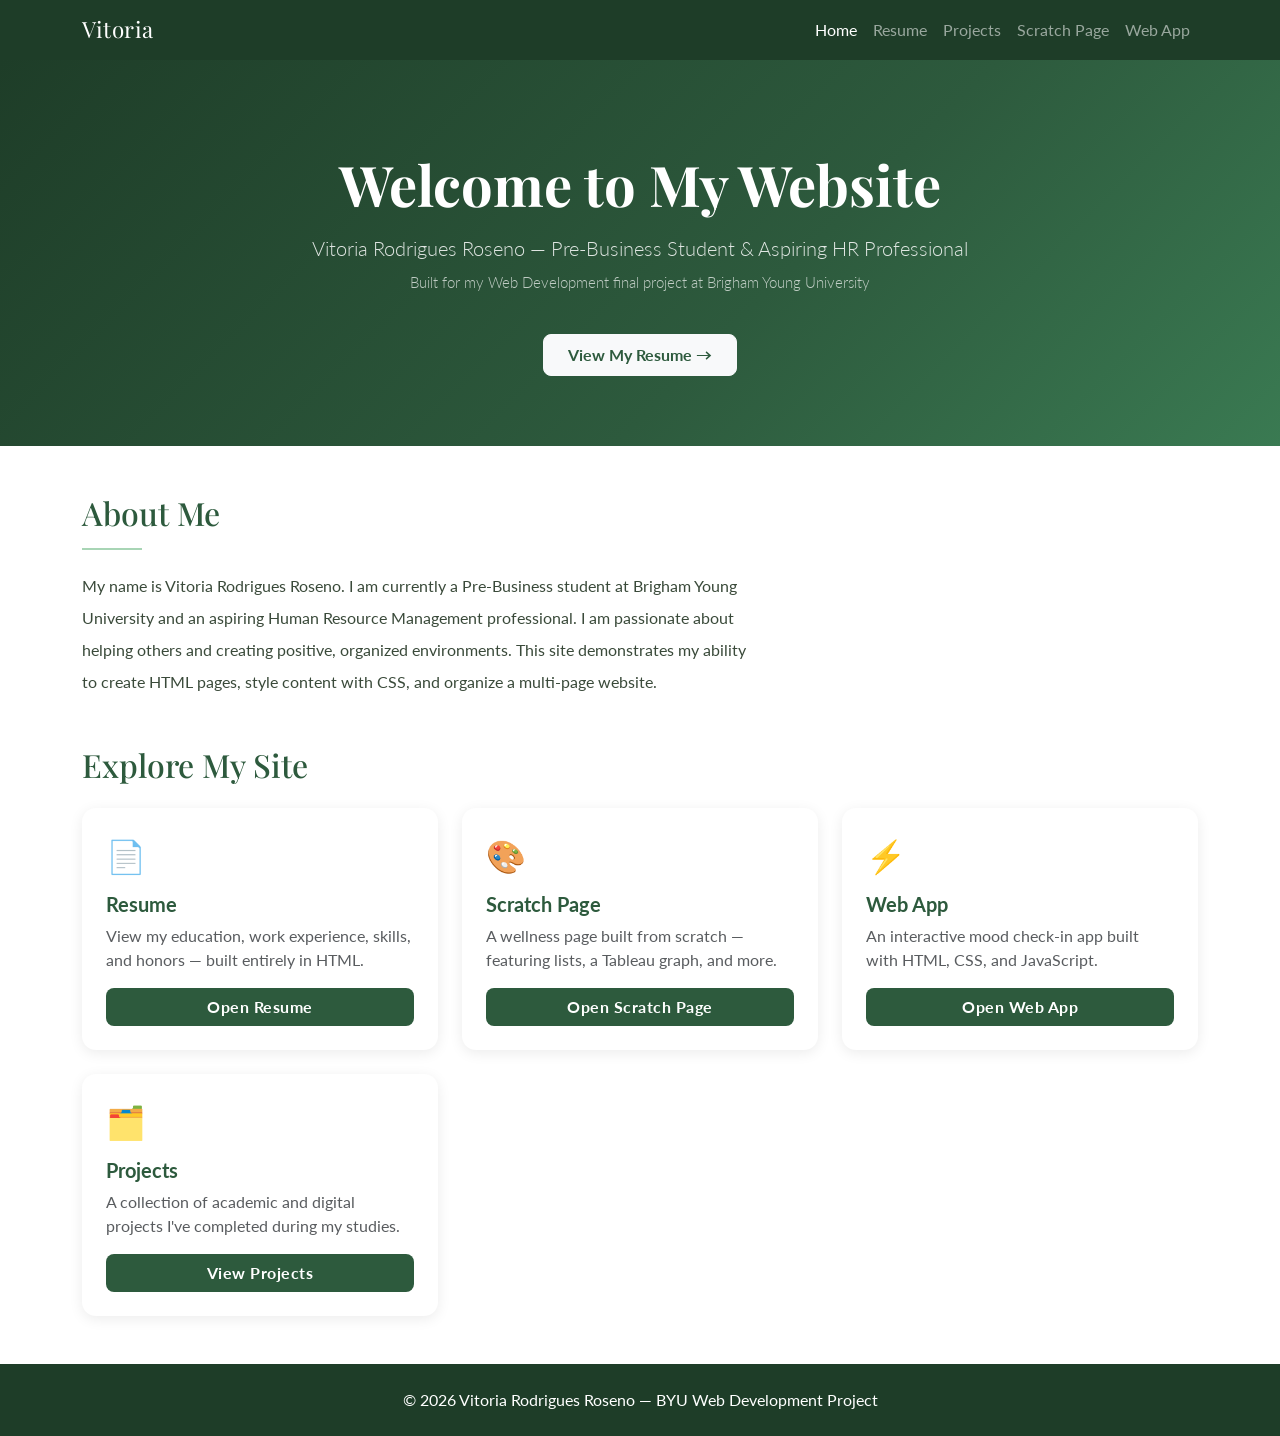
==== index.html @ fd17f793 "Add files via upload" ====
<!DOCTYPE html>
<html lang="en">
<head>
  <meta charset="UTF-8">
  <meta name="viewport" content="width=device-width, initial-scale=1.0">
  <title>Vitoria | Professional Website</title>
  <link href="https://cdn.jsdelivr.net/npm/bootstrap@5.3.3/dist/css/bootstrap.min.css" rel="stylesheet">
  <link href="https://fonts.googleapis.com/css2?family=Playfair+Display:wght@400;700&family=Lato:wght@300;400;700&display=swap" rel="stylesheet">
  <style>
    body { font-family: 'Lato', sans-serif; }
    .display-hero { font-family: 'Playfair Display', serif; }
    .hero-section {
      background: linear-gradient(135deg, #1e3d28 0%, #2d5a3d 60%, #3a7a52 100%);
      color: white;
      padding: 90px 0 70px;
    }
    .hero-section .lead { font-weight: 300; opacity: 0.85; }
    .card { border: none; box-shadow: 0 3px 14px rgba(0,0,0,0.08); border-radius: 14px; transition: transform 0.2s, box-shadow 0.2s; }
    .card:hover { transform: translateY(-4px); box-shadow: 0 8px 24px rgba(0,0,0,0.13); }
    .card-icon { font-size: 2rem; margin-bottom: 12px; }
    .btn-forest { background-color: #2d5a3d; color: white; border-radius: 8px; font-weight: 700; letter-spacing: 0.5px; }
    .btn-forest:hover { background-color: #1e3d28; color: white; }
    .section-title { font-family: 'Playfair Display', serif; color: #2d5a3d; }
    .navbar-brand { font-family: 'Playfair Display', serif; font-size: 1.4rem; letter-spacing: 0.5px; }
    footer { background-color: #1e3d28; }
  </style>
</head>
<body>

  <nav class="navbar navbar-expand-lg navbar-dark" style="background-color: #1e3d28;">
    <div class="container">
      <a class="navbar-brand" href="index.html">Vitoria</a>
      <button class="navbar-toggler" type="button" data-bs-toggle="collapse" data-bs-target="#navbarNav">
        <span class="navbar-toggler-icon"></span>
      </button>
      <div class="collapse navbar-collapse" id="navbarNav">
        <ul class="navbar-nav ms-auto">
          <li class="nav-item"><a class="nav-link active" href="index.html">Home</a></li>
          <li class="nav-item"><a class="nav-link" href="resume.html">Resume</a></li>
          <li class="nav-item"><a class="nav-link" href="projects.html">Projects</a></li>
          <li class="nav-item"><a class="nav-link" href="scratch.html">Scratch Page</a></li>
          <li class="nav-item"><a class="nav-link" href="app.html">Web App</a></li>
        </ul>
      </div>
    </div>
  </nav>

  <header class="hero-section text-center">
    <div class="container">
      <h1 class="display-hero display-4 fw-bold mb-3">Welcome to My Website</h1>
      <p class="lead fs-5 mb-0">Vitoria Rodrigues Roseno &mdash; Pre-Business Student &amp; Aspiring HR Professional</p>
      <p class="lead mt-2" style="opacity:0.7; font-size:0.95rem;">Built for my Web Development final project at Brigham Young University</p>
      <a href="resume.html" class="btn btn-light mt-4 px-4 py-2 fw-bold" style="border-radius:8px; color:#2d5a3d;">View My Resume &rarr;</a>
    </div>
  </header>

  <section class="container my-5">
    <h2 class="section-title mb-2">About Me</h2>
    <hr style="border-color:#a8d5b5; width:60px; border-width:2px; opacity:1; margin-bottom:20px;">
    <p class="fs-6 lh-lg" style="max-width:680px; color:#3a4a3a;">
      My name is Vitoria Rodrigues Roseno. I am currently a Pre-Business student at Brigham Young University and an aspiring Human Resource Management professional. I am passionate about helping others and creating positive, organized environments. This site demonstrates my ability to create HTML pages, style content with CSS, and organize a multi-page website.
    </p>
  </section>

  <section class="container my-5">
    <h2 class="section-title mb-4">Explore My Site</h2>
    <div class="row g-4">

      <div class="col-md-4">
        <div class="card h-100 p-4">
          <div class="card-icon">📄</div>
          <h5 class="fw-bold" style="color:#2d5a3d;">Resume</h5>
          <p class="card-text text-muted">View my education, work experience, skills, and honors — built entirely in HTML.</p>
          <a href="resume.html" class="btn btn-forest mt-auto">Open Resume</a>
        </div>
      </div>

      <div class="col-md-4">
        <div class="card h-100 p-4">
          <div class="card-icon">🎨</div>
          <h5 class="fw-bold" style="color:#2d5a3d;">Scratch Page</h5>
          <p class="card-text text-muted">A wellness page built from scratch — featuring lists, a Tableau graph, and more.</p>
          <a href="scratch.html" class="btn btn-forest mt-auto">Open Scratch Page</a>
        </div>
      </div>

      <div class="col-md-4">
        <div class="card h-100 p-4">
          <div class="card-icon">⚡</div>
          <h5 class="fw-bold" style="color:#2d5a3d;">Web App</h5>
          <p class="card-text text-muted">An interactive mood check-in app built with HTML, CSS, and JavaScript.</p>
          <a href="app.html" class="btn btn-forest mt-auto">Open Web App</a>
        </div>
      </div>

      <div class="col-md-4">
        <div class="card h-100 p-4">
          <div class="card-icon">🗂️</div>
          <h5 class="fw-bold" style="color:#2d5a3d;">Projects</h5>
          <p class="card-text text-muted">A collection of academic and digital projects I've completed during my studies.</p>
          <a href="projects.html" class="btn btn-forest mt-auto">View Projects</a>
        </div>
      </div>

    </div>
  </section>

  <footer class="text-white text-center py-4">
    <p class="mb-0">&copy; 2026 Vitoria Rodrigues Roseno &mdash; BYU Web Development Project</p>
  </footer>

  <script src="https://cdn.jsdelivr.net/npm/bootstrap@5.3.3/dist/js/bootstrap.bundle.min.js"></script>
</body>
</html>
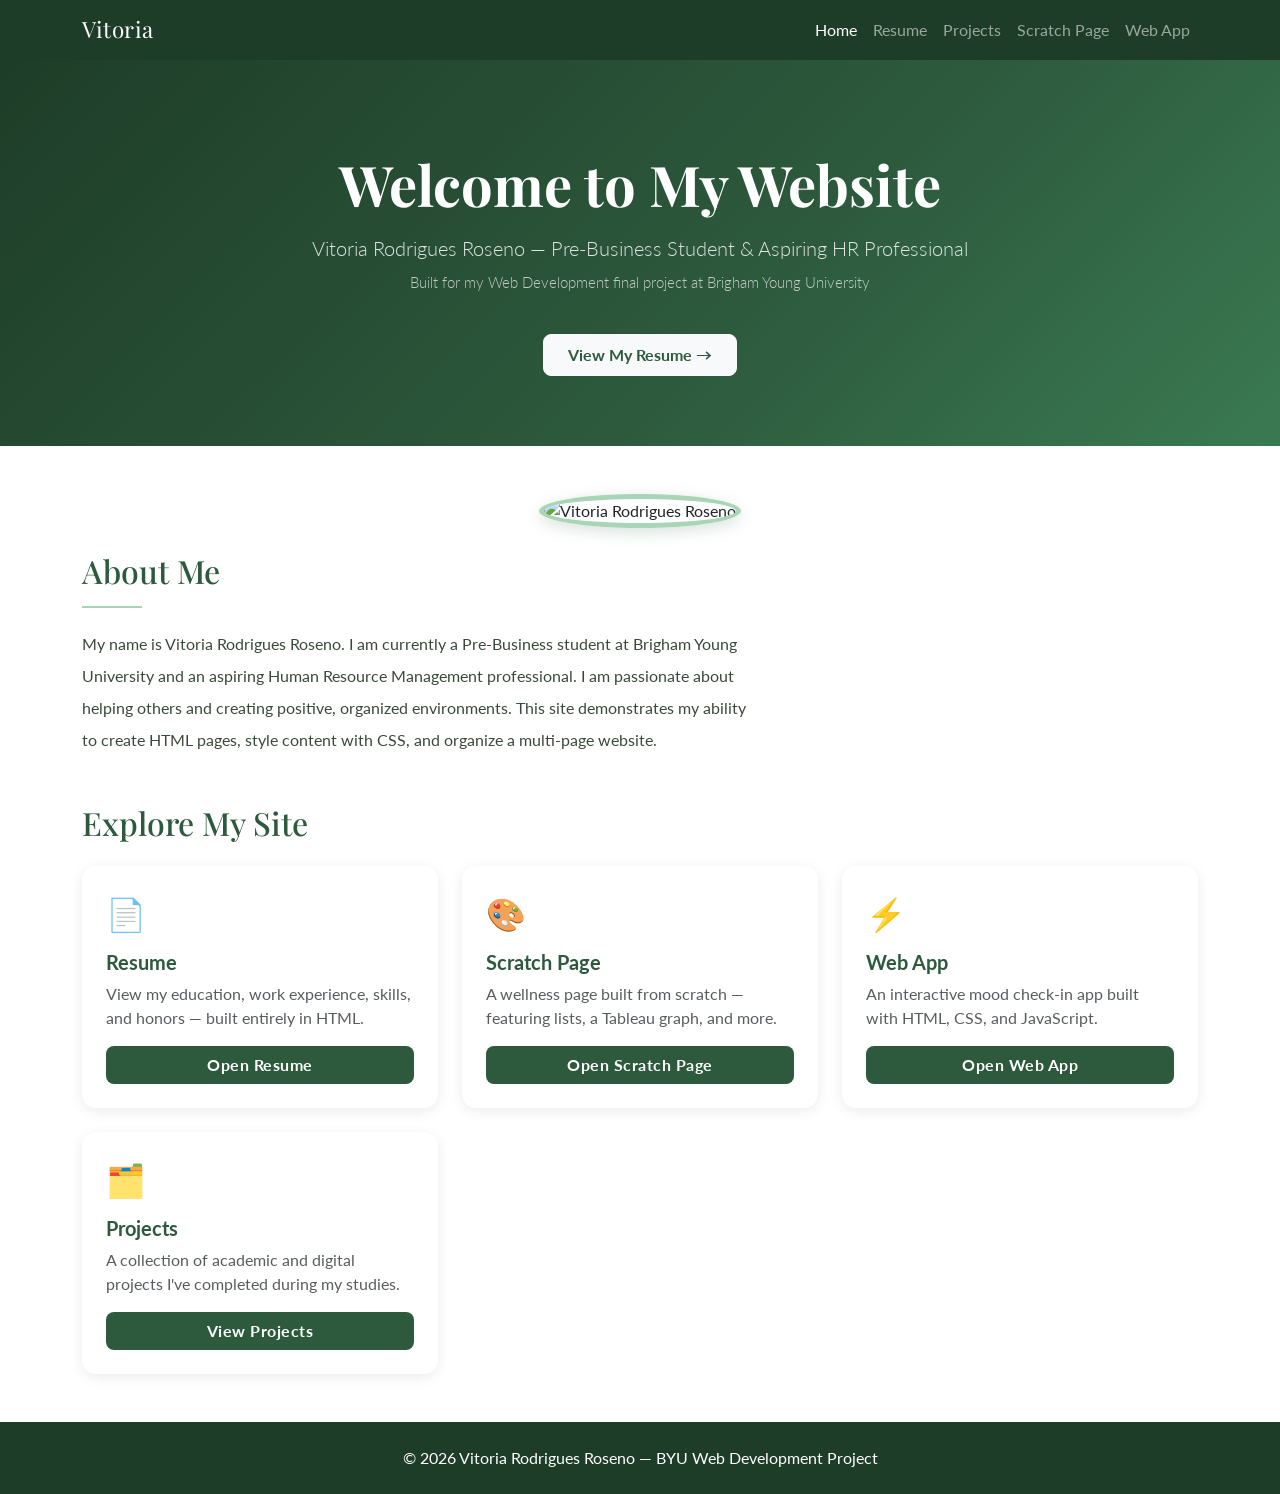
==== commit b8edc682: "Add files via upload" ====
--- a/index.html
+++ b/index.html
@@ -55,6 +55,13 @@
   </header>
 
   <section class="container my-5">
+    <div class="text-center mb-4">
+      <img src="89558DD3-38DB-4454-AD8D-618FE68CBCCB.jpeg"
+           alt="Vitoria Rodrigues Roseno"
+           style="width: 200px; height: 200px; object-fit: cover; object-position: center top;
+                  border-radius: 50%; border: 5px solid #a8d5b5;
+                  box-shadow: 0 4px 16px rgba(45,90,61,0.18);">
+    </div>
     <h2 class="section-title mb-2">About Me</h2>
     <hr style="border-color:#a8d5b5; width:60px; border-width:2px; opacity:1; margin-bottom:20px;">
     <p class="fs-6 lh-lg" style="max-width:680px; color:#3a4a3a;">
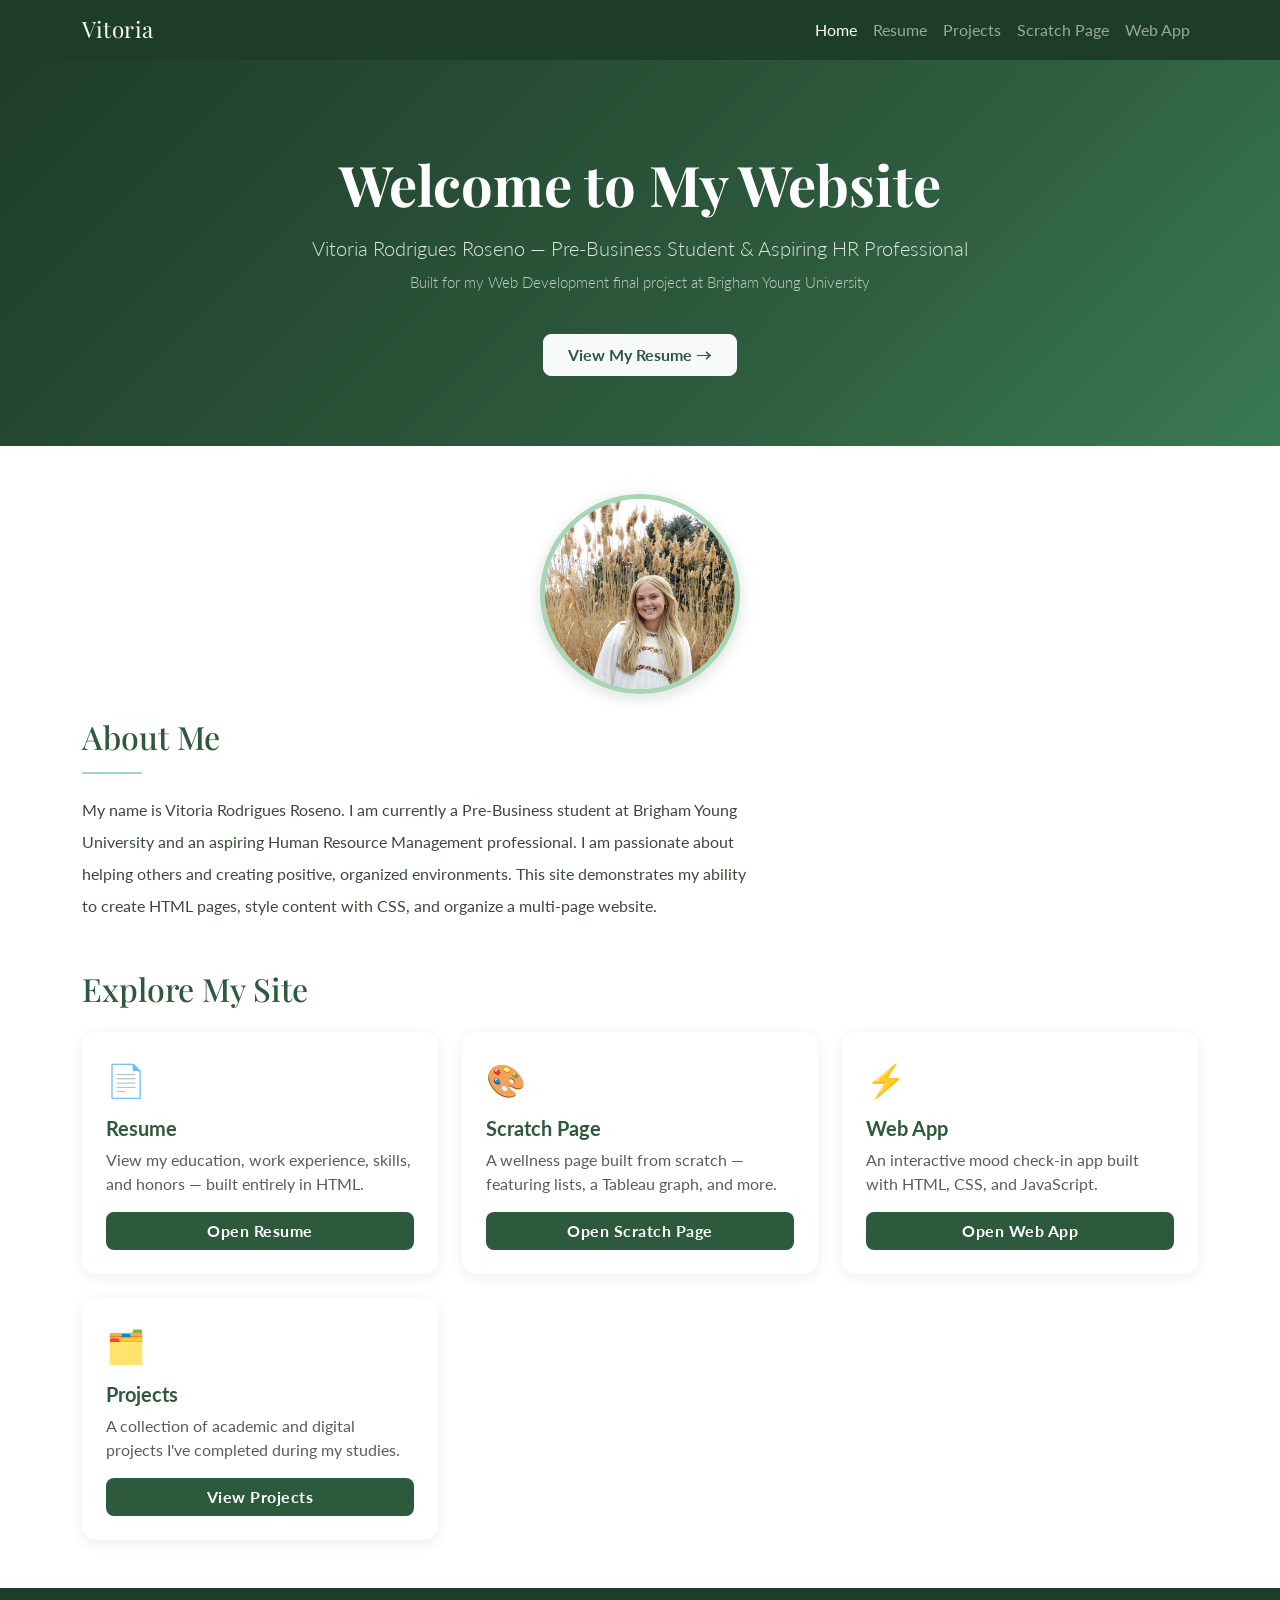
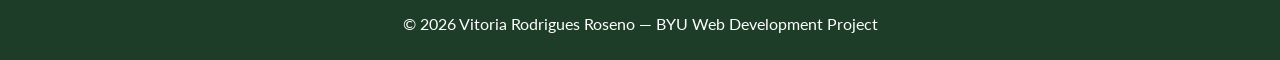
==== commit 1444630a: "Rename index-2.html to index.html" ====
--- a/index.html
+++ b/index.html
@@ -56,7 +56,7 @@
 
   <section class="container my-5">
     <div class="text-center mb-4">
-      <img src="89558DD3-38DB-4454-AD8D-618FE68CBCCB.jpeg"
+      <img src="vitoria.jpg"
            alt="Vitoria Rodrigues Roseno"
            style="width: 200px; height: 200px; object-fit: cover; object-position: center top;
                   border-radius: 50%; border: 5px solid #a8d5b5;
